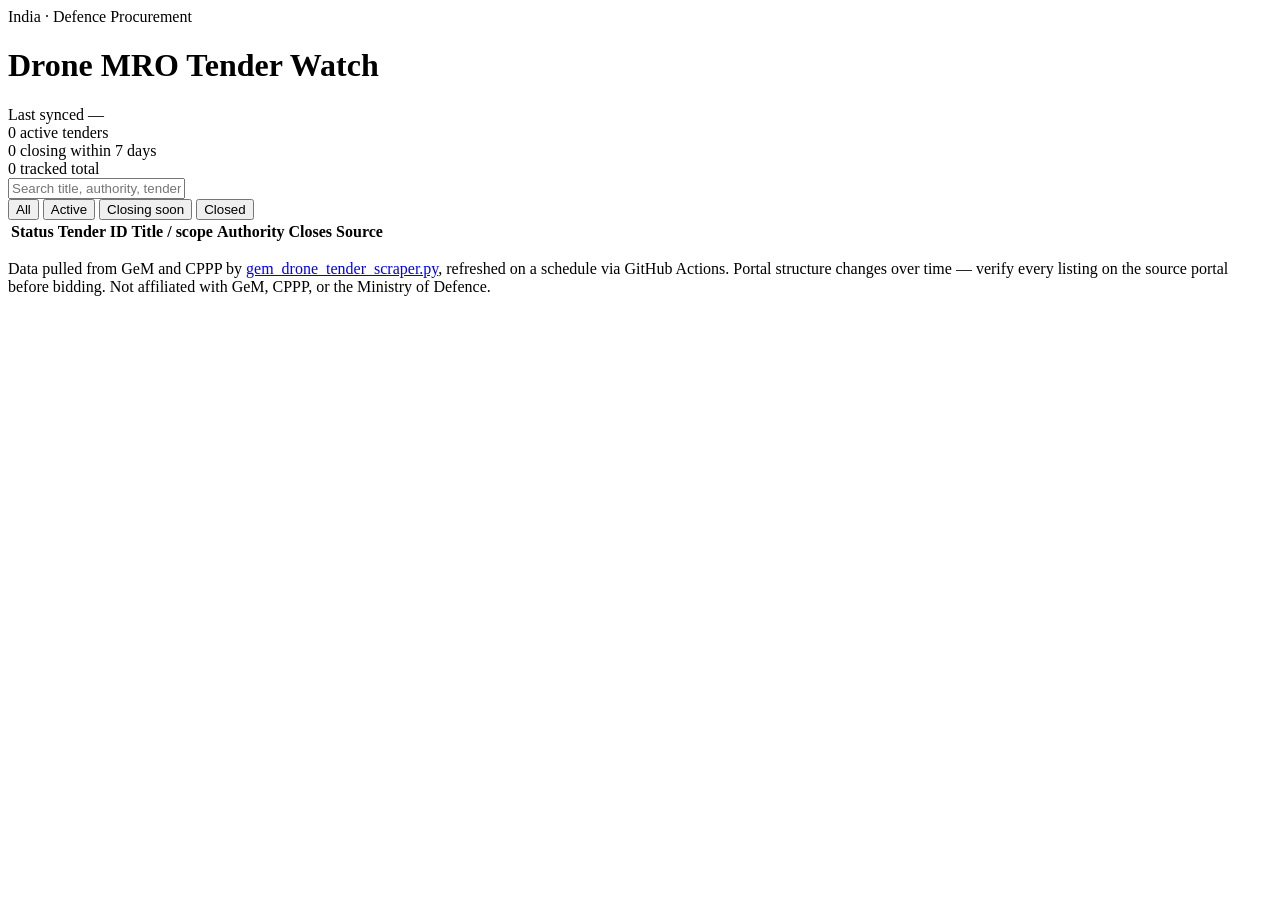
==== index.html @ e0928088 "Add files via upload" ====
<!DOCTYPE html>
<html lang="en">
<head>
<meta charset="UTF-8">
<meta name="viewport" content="width=device-width, initial-scale=1.0">
<title>Drone MRO Tender Watch — India Defence</title>
<meta name="description" content="Tracks active Indian defence drone/UAV maintenance, AMC, and repair tenders from GeM and CPPP.">
<link rel="preconnect" href="https://fonts.googleapis.com">
<link rel="preconnect" href="https://fonts.gstatic.com" crossorigin>
<link href="https://fonts.googleapis.com/css2?family=JetBrains+Mono:wght@400;500;700&family=Public+Sans:wght@400;500;600;700&display=swap" rel="stylesheet">
<link rel="stylesheet" href="assets/style.css">
</head>
<body>

<header class="masthead">
  <div class="masthead__inner">
    <div class="masthead__title">
      <span class="masthead__eyebrow">India · Defence Procurement</span>
      <h1>Drone MRO Tender Watch</h1>
    </div>
    <div class="masthead__sync">
      <span class="masthead__sync-label">Last synced</span>
      <span id="lastUpdated" class="masthead__sync-value">—</span>
    </div>
  </div>
</header>

<section class="counts">
  <div class="counts__inner">
    <div class="count-block count-block--amber">
      <span class="count-block__number" id="countActive">0</span>
      <span class="count-block__label">active tenders</span>
    </div>
    <div class="count-block count-block--coral">
      <span class="count-block__number" id="countClosingSoon">0</span>
      <span class="count-block__label">closing within 7 days</span>
    </div>
    <div class="count-block">
      <span class="count-block__number" id="countTotal">0</span>
      <span class="count-block__label">tracked total</span>
    </div>
  </div>
</section>

<main class="board">
  <div class="board__controls">
    <input type="text" id="searchInput" class="board__search" placeholder="Search title, authority, tender ID…" aria-label="Search tenders">
    <div class="board__filters" role="group" aria-label="Filter by status">
      <button class="filter-btn is-active" data-status="all">All</button>
      <button class="filter-btn" data-status="active">Active</button>
      <button class="filter-btn" data-status="closing-soon">Closing soon</button>
      <button class="filter-btn" data-status="closed">Closed</button>
    </div>
  </div>

  <div class="board__table-wrap">
    <table class="board__table" id="tenderTable">
      <thead>
        <tr>
          <th scope="col">Status</th>
          <th scope="col">Tender ID</th>
          <th scope="col">Title / scope</th>
          <th scope="col">Authority</th>
          <th scope="col">Closes</th>
          <th scope="col">Source</th>
        </tr>
      </thead>
      <tbody id="tenderRows">
        <!-- populated by script.js -->
      </tbody>
    </table>
    <div id="emptyState" class="empty-state" hidden>
      <p class="empty-state__title">No tenders match right now.</p>
      <p class="empty-state__body">Run <code>scripts/gem_drone_tender_scraper.py</code> to pull a fresh sweep from GeM and CPPP, or adjust your filters above.</p>
    </div>
  </div>
</main>

<footer class="site-footer">
  <p>Data pulled from GeM and CPPP by <a href="scripts/gem_drone_tender_scraper.py">gem_drone_tender_scraper.py</a>, refreshed on a schedule via GitHub Actions. Portal structure changes over time — verify every listing on the source portal before bidding. Not affiliated with GeM, CPPP, or the Ministry of Defence.</p>
</footer>

<script src="assets/script.js"></script>
</body>
</html>
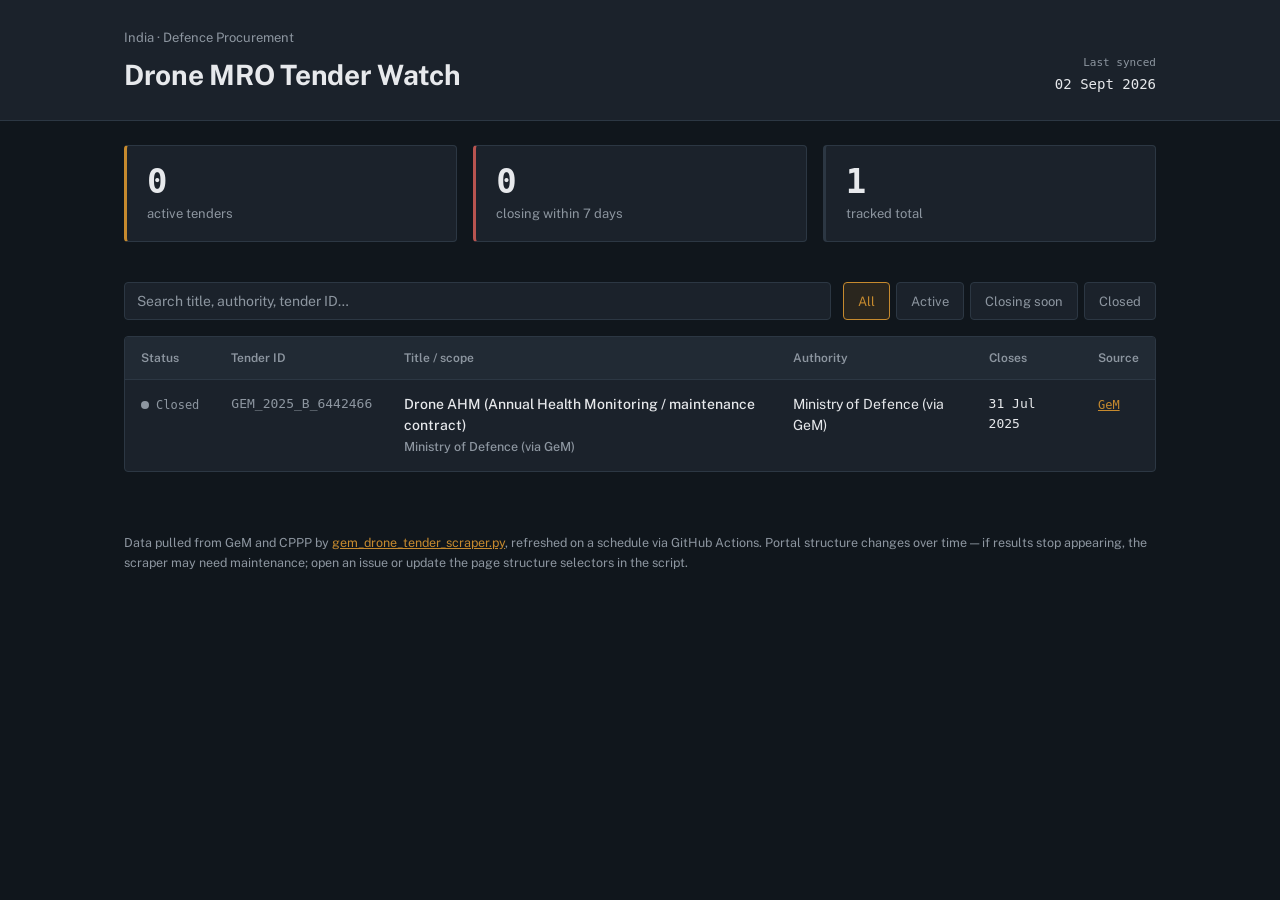
==== commit 187c2898: "Clean and reorganize project structure - separate frontend, backend, and data" ====
--- a/index.html
+++ b/index.html
@@ -77,7 +77,7 @@
 </main>
 
 <footer class="site-footer">
-  <p>Data pulled from GeM and CPPP by <a href="scripts/gem_drone_tender_scraper.py">gem_drone_tender_scraper.py</a>, refreshed on a schedule via GitHub Actions. Portal structure changes over time — verify every listing on the source portal before bidding. Not affiliated with GeM, CPPP, or the Ministry of Defence.</p>
+  <p>Data pulled from GeM and CPPP by <a href="scripts/gem_drone_tender_scraper.py">gem_drone_tender_scraper.py</a>, refreshed on a schedule via GitHub Actions. Portal structure changes over time — if results stop appearing, the scraper may need maintenance; open an issue or update the page structure selectors in the script.</p>
 </footer>
 
 <script src="assets/script.js"></script>
--- a/assets/style.css
+++ b/assets/style.css
@@ -0,0 +1,257 @@
+:root {
+  --bg: #10161C;
+  --panel: #1B222B;
+  --panel-raised: #212A34;
+  --border: #2C3743;
+  --text: #E7E9EC;
+  --text-muted: #8D96A0;
+  --amber: #C68A2E;
+  --amber-soft: rgba(198, 138, 46, 0.14);
+  --teal: #3E8073;
+  --teal-soft: rgba(62, 128, 115, 0.16);
+  --coral: #B85450;
+  --coral-soft: rgba(184, 84, 80, 0.16);
+  --font-body: 'Public Sans', -apple-system, sans-serif;
+  --font-mono: 'JetBrains Mono', ui-monospace, monospace;
+  --radius: 4px;
+}
+
+* { box-sizing: border-box; }
+
+@media (prefers-reduced-motion: reduce) {
+  * { animation: none !important; transition: none !important; }
+}
+
+body {
+  margin: 0;
+  background: var(--bg);
+  color: var(--text);
+  font-family: var(--font-body);
+  line-height: 1.5;
+  -webkit-font-smoothing: antialiased;
+}
+
+a { color: var(--amber); }
+a:focus-visible, button:focus-visible, input:focus-visible {
+  outline: 2px solid var(--amber);
+  outline-offset: 2px;
+}
+
+/* Masthead */
+.masthead {
+  border-bottom: 1px solid var(--border);
+  background: var(--panel);
+}
+.masthead__inner {
+  max-width: 1080px;
+  margin: 0 auto;
+  padding: 28px 24px 24px;
+  display: flex;
+  justify-content: space-between;
+  align-items: flex-end;
+  flex-wrap: wrap;
+  gap: 12px;
+}
+.masthead__eyebrow {
+  display: block;
+  font-size: 13px;
+  color: var(--text-muted);
+  margin-bottom: 6px;
+}
+.masthead h1 {
+  margin: 0;
+  font-size: 28px;
+  font-weight: 700;
+  letter-spacing: -0.01em;
+}
+.masthead__sync {
+  text-align: right;
+  font-family: var(--font-mono);
+}
+.masthead__sync-label {
+  display: block;
+  font-size: 11px;
+  color: var(--text-muted);
+}
+.masthead__sync-value {
+  font-size: 14px;
+  color: var(--text);
+}
+
+/* Counts */
+.counts { background: var(--bg); }
+.counts__inner {
+  max-width: 1080px;
+  margin: 0 auto;
+  padding: 24px 24px 8px;
+  display: grid;
+  grid-template-columns: repeat(3, 1fr);
+  gap: 16px;
+}
+.count-block {
+  background: var(--panel);
+  border: 1px solid var(--border);
+  border-radius: var(--radius);
+  padding: 18px 20px;
+  border-left: 3px solid var(--border);
+}
+.count-block--amber { border-left-color: var(--amber); }
+.count-block--coral { border-left-color: var(--coral); }
+.count-block__number {
+  display: block;
+  font-family: var(--font-mono);
+  font-size: 34px;
+  font-weight: 700;
+  line-height: 1;
+}
+.count-block__label {
+  display: block;
+  margin-top: 6px;
+  font-size: 13px;
+  color: var(--text-muted);
+}
+
+/* Board */
+.board {
+  max-width: 1080px;
+  margin: 0 auto;
+  padding: 16px 24px 48px;
+}
+.board__controls {
+  display: flex;
+  gap: 12px;
+  flex-wrap: wrap;
+  margin: 16px 0;
+}
+.board__search {
+  flex: 1 1 260px;
+  background: var(--panel);
+  border: 1px solid var(--border);
+  border-radius: var(--radius);
+  color: var(--text);
+  padding: 10px 12px;
+  font-family: var(--font-body);
+  font-size: 14px;
+}
+.board__search::placeholder { color: var(--text-muted); }
+.board__filters {
+  display: flex;
+  gap: 6px;
+}
+.filter-btn {
+  background: var(--panel);
+  border: 1px solid var(--border);
+  color: var(--text-muted);
+  border-radius: var(--radius);
+  padding: 9px 14px;
+  font-family: var(--font-body);
+  font-size: 13px;
+  cursor: pointer;
+}
+.filter-btn:hover { color: var(--text); }
+.filter-btn.is-active {
+  background: var(--amber-soft);
+  border-color: var(--amber);
+  color: var(--amber);
+}
+
+.board__table-wrap {
+  background: var(--panel);
+  border: 1px solid var(--border);
+  border-radius: var(--radius);
+  overflow: hidden;
+}
+.board__table {
+  width: 100%;
+  border-collapse: collapse;
+  font-size: 14px;
+}
+.board__table thead th {
+  text-align: left;
+  font-weight: 600;
+  color: var(--text-muted);
+  font-size: 12px;
+  padding: 12px 16px;
+  border-bottom: 1px solid var(--border);
+  background: var(--panel-raised);
+}
+.board__table tbody td {
+  padding: 14px 16px;
+  border-bottom: 1px solid var(--border);
+  vertical-align: top;
+}
+.board__table tbody tr:last-child td { border-bottom: none; }
+.board__table tbody tr:hover { background: var(--panel-raised); }
+
+.status-dot {
+  display: inline-flex;
+  align-items: center;
+  gap: 7px;
+  font-size: 12px;
+  font-family: var(--font-mono);
+}
+.status-dot::before {
+  content: "";
+  width: 8px;
+  height: 8px;
+  border-radius: 50%;
+  background: var(--text-muted);
+}
+.status-dot--active::before { background: var(--teal); }
+.status-dot--active { color: var(--teal); }
+.status-dot--closing-soon::before { background: var(--coral); }
+.status-dot--closing-soon { color: var(--coral); }
+.status-dot--closed::before { background: var(--text-muted); }
+.status-dot--closed { color: var(--text-muted); }
+
+.tender-id { font-family: var(--font-mono); font-size: 13px; color: var(--text-muted); }
+.tender-title { font-weight: 500; }
+.tender-closes { font-family: var(--font-mono); font-size: 13px; }
+.tender-link { font-family: var(--font-mono); font-size: 12px; }
+
+.empty-state {
+  padding: 48px 24px;
+  text-align: center;
+}
+.empty-state__title { font-weight: 600; margin: 0 0 6px; }
+.empty-state__body { color: var(--text-muted); margin: 0; font-size: 14px; }
+.empty-state code {
+  font-family: var(--font-mono);
+  background: var(--panel-raised);
+  padding: 2px 6px;
+  border-radius: 3px;
+}
+
+.site-footer {
+  max-width: 1080px;
+  margin: 0 auto;
+  padding: 0 24px 40px;
+  color: var(--text-muted);
+  font-size: 12.5px;
+  line-height: 1.6;
+}
+
+/* Mobile */
+@media (max-width: 720px) {
+  .counts__inner { grid-template-columns: 1fr; }
+  .board__table thead { display: none; }
+  .board__table, .board__table tbody, .board__table tr, .board__table td {
+    display: block;
+    width: 100%;
+  }
+  .board__table tbody tr {
+    padding: 14px 16px;
+    border-bottom: 1px solid var(--border);
+  }
+  .board__table tbody td {
+    border-bottom: none;
+    padding: 4px 0;
+  }
+  .board__table tbody td::before {
+    content: attr(data-label);
+    display: block;
+    font-size: 11px;
+    color: var(--text-muted);
+    margin-bottom: 2px;
+  }
+}
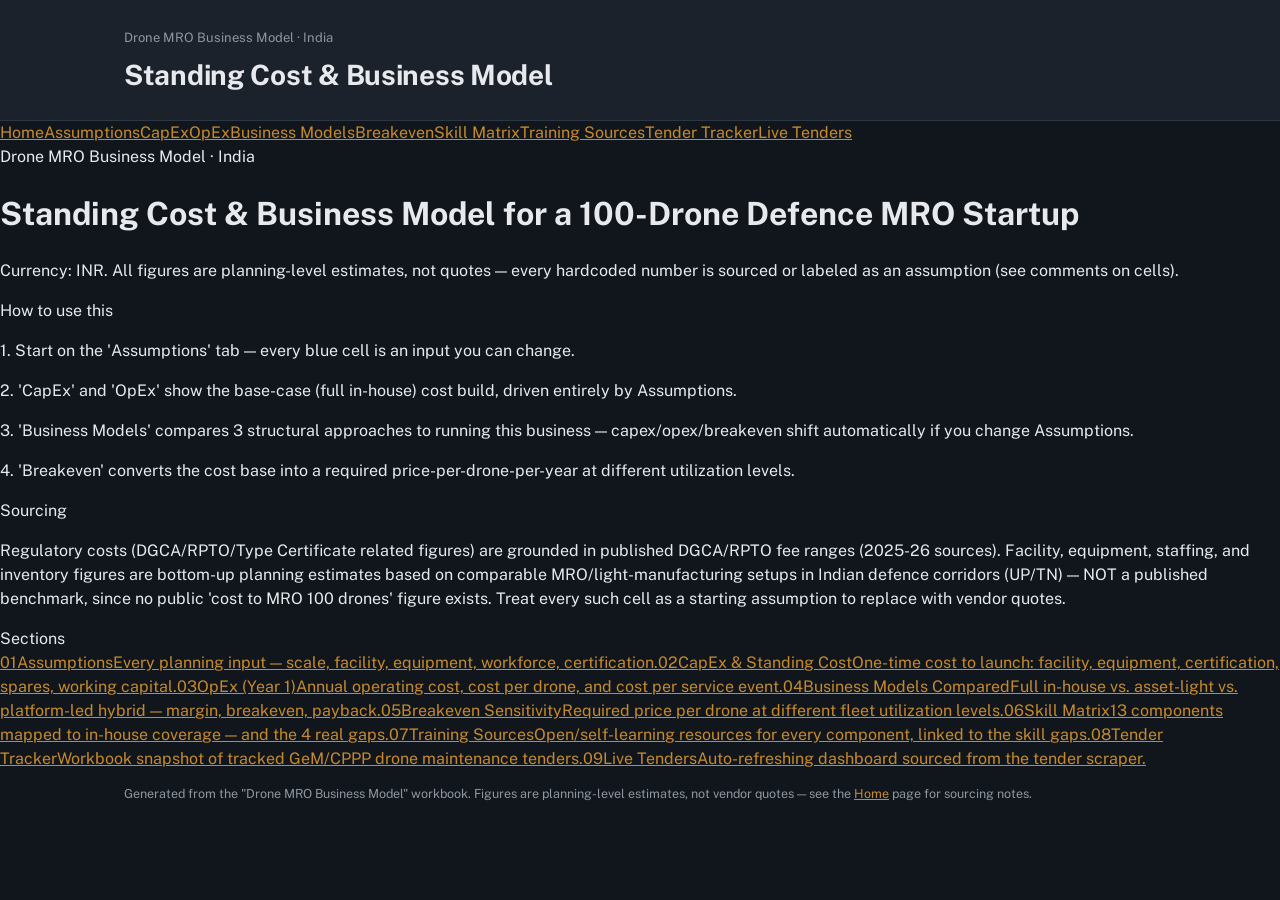
==== commit a05f254a: "Add files via upload" ====
--- a/index.html
+++ b/index.html
@@ -3,83 +3,45 @@
 <head>
 <meta charset="UTF-8">
 <meta name="viewport" content="width=device-width, initial-scale=1.0">
-<title>Drone MRO Tender Watch — India Defence</title>
-<meta name="description" content="Tracks active Indian defence drone/UAV maintenance, AMC, and repair tenders from GeM and CPPP.">
+<title>Home — Drone MRO Business Model</title>
 <link rel="preconnect" href="https://fonts.googleapis.com">
 <link rel="preconnect" href="https://fonts.gstatic.com" crossorigin>
 <link href="https://fonts.googleapis.com/css2?family=JetBrains+Mono:wght@400;500;700&family=Public+Sans:wght@400;500;600;700&display=swap" rel="stylesheet">
 <link rel="stylesheet" href="assets/style.css">
 </head>
 <body>
-
 <header class="masthead">
   <div class="masthead__inner">
     <div class="masthead__title">
-      <span class="masthead__eyebrow">India · Defence Procurement</span>
-      <h1>Drone MRO Tender Watch</h1>
-    </div>
-    <div class="masthead__sync">
-      <span class="masthead__sync-label">Last synced</span>
-      <span id="lastUpdated" class="masthead__sync-value">—</span>
+      <span class="masthead__eyebrow">Drone MRO Business Model · India</span>
+      <h1>Standing Cost &amp; Business Model</h1>
     </div>
   </div>
 </header>
+<nav class="site-nav" aria-label="Site sections">
+  <div class="site-nav__inner">
+    <a href="index.html" class="is-current">Home</a><a href="assumptions.html">Assumptions</a><a href="capex.html">CapEx</a><a href="opex.html">OpEx</a><a href="business-models.html">Business Models</a><a href="breakeven.html">Breakeven</a><a href="skill-matrix.html">Skill Matrix</a><a href="training-sources.html">Training Sources</a><a href="tender-tracker.html">Tender Tracker</a><a href="tenders.html">Live Tenders</a>
+  </div>
+</nav>
+<main class="page">
+<div class="page-hero">
+  <span class="page-hero__eyebrow">Drone MRO Business Model &middot; India</span>
+  <h1>Standing Cost &amp; Business Model for a 100-Drone Defence MRO Startup</h1>
+  <p>Currency: INR. All figures are planning-level estimates, not quotes — every hardcoded number is sourced or labeled as an assumption (see comments on cells).</p>
+</div>
 
-<section class="counts">
-  <div class="counts__inner">
-    <div class="count-block count-block--amber">
-      <span class="count-block__number" id="countActive">0</span>
-      <span class="count-block__label">active tenders</span>
-    </div>
-    <div class="count-block count-block--coral">
-      <span class="count-block__number" id="countClosingSoon">0</span>
-      <span class="count-block__label">closing within 7 days</span>
-    </div>
-    <div class="count-block">
-      <span class="count-block__number" id="countTotal">0</span>
-      <span class="count-block__label">tracked total</span>
-    </div>
-  </div>
-</section>
+<div class="section-heading">How to use this</div>
+<div class="callout"><p>1. Start on the 'Assumptions' tab — every blue cell is an input you can change.</p><p>2. 'CapEx' and 'OpEx' show the base-case (full in-house) cost build, driven entirely by Assumptions.</p><p>3. 'Business Models' compares 3 structural approaches to running this business — capex/opex/breakeven shift automatically if you change Assumptions.</p><p>4. 'Breakeven' converts the cost base into a required price-per-drone-per-year at different utilization levels.</p></div>
 
-<main class="board">
-  <div class="board__controls">
-    <input type="text" id="searchInput" class="board__search" placeholder="Search title, authority, tender ID…" aria-label="Search tenders">
-    <div class="board__filters" role="group" aria-label="Filter by status">
-      <button class="filter-btn is-active" data-status="all">All</button>
-      <button class="filter-btn" data-status="active">Active</button>
-      <button class="filter-btn" data-status="closing-soon">Closing soon</button>
-      <button class="filter-btn" data-status="closed">Closed</button>
-    </div>
-  </div>
+<div class="section-heading">Sourcing</div>
+<div class="callout"><p>Regulatory costs (DGCA/RPTO/Type Certificate related figures) are grounded in published DGCA/RPTO fee ranges (2025-26 sources). Facility, equipment, staffing, and inventory figures are bottom-up planning estimates based on comparable MRO/light-manufacturing setups in Indian defence corridors (UP/TN) — NOT a published benchmark, since no public 'cost to MRO 100 drones' figure exists. Treat every such cell as a starting assumption to replace with vendor quotes.</p></div>
 
-  <div class="board__table-wrap">
-    <table class="board__table" id="tenderTable">
-      <thead>
-        <tr>
-          <th scope="col">Status</th>
-          <th scope="col">Tender ID</th>
-          <th scope="col">Title / scope</th>
-          <th scope="col">Authority</th>
-          <th scope="col">Closes</th>
-          <th scope="col">Source</th>
-        </tr>
-      </thead>
-      <tbody id="tenderRows">
-        <!-- populated by script.js -->
-      </tbody>
-    </table>
-    <div id="emptyState" class="empty-state" hidden>
-      <p class="empty-state__title">No tenders match right now.</p>
-      <p class="empty-state__body">Run <code>scripts/gem_drone_tender_scraper.py</code> to pull a fresh sweep from GeM and CPPP, or adjust your filters above.</p>
-    </div>
-  </div>
+<div class="section-heading">Sections</div>
+<div class="card-grid"><a class="nav-card" href="assumptions.html"><span class="nav-card__label">01</span><span class="nav-card__title">Assumptions</span><span class="nav-card__desc">Every planning input &mdash; scale, facility, equipment, workforce, certification.</span></a><a class="nav-card" href="capex.html"><span class="nav-card__label">02</span><span class="nav-card__title">CapEx & Standing Cost</span><span class="nav-card__desc">One-time cost to launch: facility, equipment, certification, spares, working capital.</span></a><a class="nav-card" href="opex.html"><span class="nav-card__label">03</span><span class="nav-card__title">OpEx (Year 1)</span><span class="nav-card__desc">Annual operating cost, cost per drone, and cost per service event.</span></a><a class="nav-card" href="business-models.html"><span class="nav-card__label">04</span><span class="nav-card__title">Business Models Compared</span><span class="nav-card__desc">Full in-house vs. asset-light vs. platform-led hybrid &mdash; margin, breakeven, payback.</span></a><a class="nav-card" href="breakeven.html"><span class="nav-card__label">05</span><span class="nav-card__title">Breakeven Sensitivity</span><span class="nav-card__desc">Required price per drone at different fleet utilization levels.</span></a><a class="nav-card" href="skill-matrix.html"><span class="nav-card__label">06</span><span class="nav-card__title">Skill Matrix</span><span class="nav-card__desc">13 components mapped to in-house coverage &mdash; and the 4 real gaps.</span></a><a class="nav-card" href="training-sources.html"><span class="nav-card__label">07</span><span class="nav-card__title">Training Sources</span><span class="nav-card__desc">Open/self-learning resources for every component, linked to the skill gaps.</span></a><a class="nav-card" href="tender-tracker.html"><span class="nav-card__label">08</span><span class="nav-card__title">Tender Tracker</span><span class="nav-card__desc">Workbook snapshot of tracked GeM/CPPP drone maintenance tenders.</span></a><a class="nav-card" href="tenders.html"><span class="nav-card__label">09</span><span class="nav-card__title">Live Tenders</span><span class="nav-card__desc">Auto-refreshing dashboard sourced from the tender scraper.</span></a></div>
+
 </main>
-
 <footer class="site-footer">
-  <p>Data pulled from GeM and CPPP by <a href="scripts/gem_drone_tender_scraper.py">gem_drone_tender_scraper.py</a>, refreshed on a schedule via GitHub Actions. Portal structure changes over time — if results stop appearing, the scraper may need maintenance; open an issue or update the page structure selectors in the script.</p>
+  <p>Generated from the "Drone MRO Business Model" workbook. Figures are planning-level estimates, not vendor quotes &mdash; see the <a href="index.html">Home</a> page for sourcing notes.</p>
 </footer>
-
-<script src="assets/script.js"></script>
 </body>
 </html>
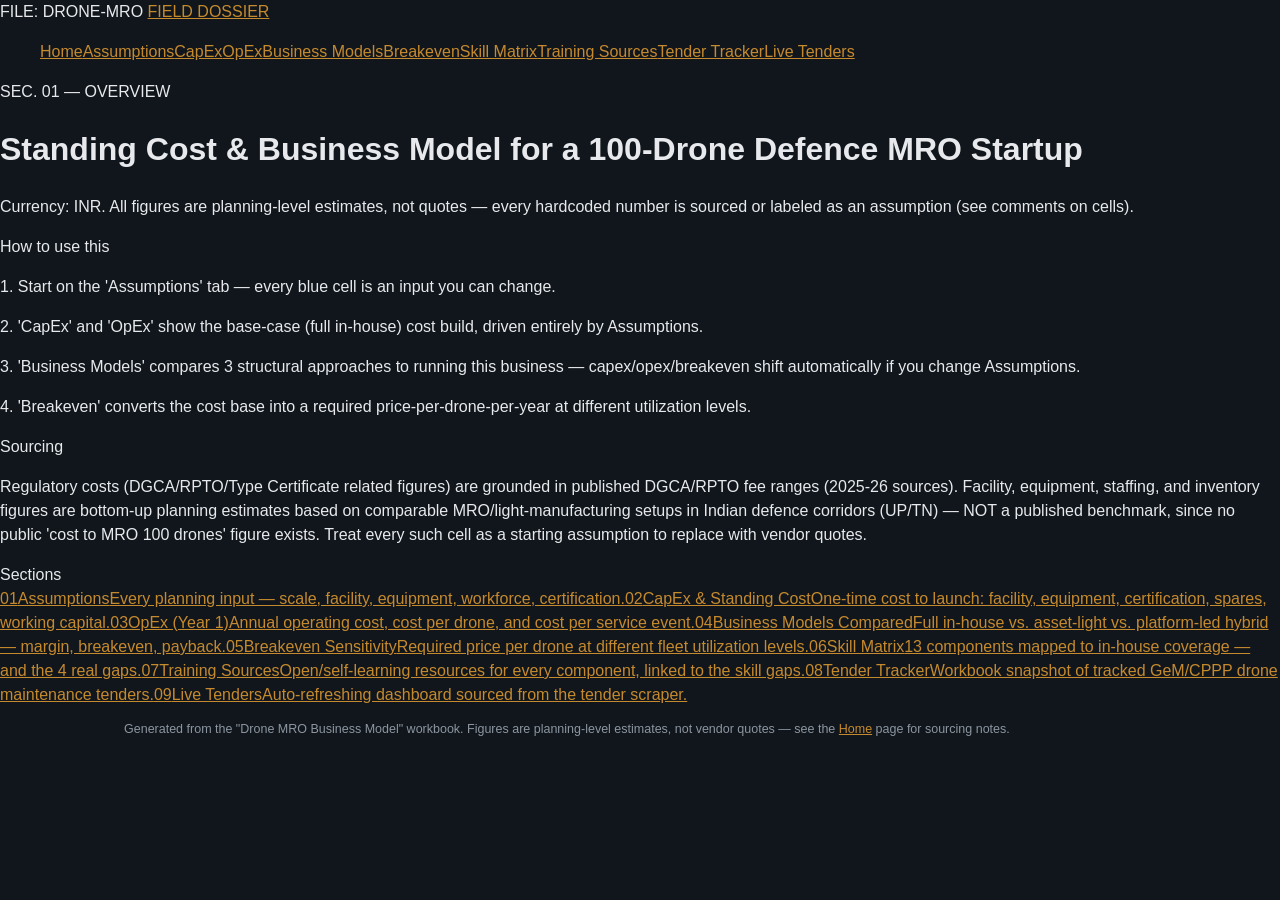
==== commit bd6bad48: "Add files via upload" ====
--- a/index.html
+++ b/index.html
@@ -3,29 +3,27 @@
 <head>
 <meta charset="UTF-8">
 <meta name="viewport" content="width=device-width, initial-scale=1.0">
-<title>Home — Drone MRO Business Model</title>
+<title>Home — Drone MRO Field Dossier</title>
 <link rel="preconnect" href="https://fonts.googleapis.com">
 <link rel="preconnect" href="https://fonts.gstatic.com" crossorigin>
-<link href="https://fonts.googleapis.com/css2?family=JetBrains+Mono:wght@400;500;700&family=Public+Sans:wght@400;500;600;700&display=swap" rel="stylesheet">
+<link href="https://fonts.googleapis.com/css2?family=Space+Mono:wght@400;700&family=Source+Serif+4:wght@400;500;600;700&display=swap" rel="stylesheet">
 <link rel="stylesheet" href="assets/style.css">
 </head>
 <body>
-<header class="masthead">
-  <div class="masthead__inner">
-    <div class="masthead__title">
-      <span class="masthead__eyebrow">Drone MRO Business Model · India</span>
-      <h1>Standing Cost &amp; Business Model</h1>
-    </div>
+<div class="shell">
+<aside class="sidebar">
+  <div class="brand">
+    <span class="brand__eyebrow">FILE: DRONE-MRO</span>
+    <a href="index.html" class="brand__name">FIELD DOSSIER</a>
   </div>
-</header>
-<nav class="site-nav" aria-label="Site sections">
-  <div class="site-nav__inner">
+  <ul class="navlist">
     <a href="index.html" class="is-current">Home</a><a href="assumptions.html">Assumptions</a><a href="capex.html">CapEx</a><a href="opex.html">OpEx</a><a href="business-models.html">Business Models</a><a href="breakeven.html">Breakeven</a><a href="skill-matrix.html">Skill Matrix</a><a href="training-sources.html">Training Sources</a><a href="tender-tracker.html">Tender Tracker</a><a href="tenders.html">Live Tenders</a>
-  </div>
-</nav>
-<main class="page">
+  </ul>
+</aside>
+  <div class="main-wrap">
+    <main class="page">
 <div class="page-hero">
-  <span class="page-hero__eyebrow">Drone MRO Business Model &middot; India</span>
+  <span class="page-hero__eyebrow">SEC. 01 &mdash; OVERVIEW</span>
   <h1>Standing Cost &amp; Business Model for a 100-Drone Defence MRO Startup</h1>
   <p>Currency: INR. All figures are planning-level estimates, not quotes — every hardcoded number is sourced or labeled as an assumption (see comments on cells).</p>
 </div>
@@ -39,9 +37,11 @@
 <div class="section-heading">Sections</div>
 <div class="card-grid"><a class="nav-card" href="assumptions.html"><span class="nav-card__label">01</span><span class="nav-card__title">Assumptions</span><span class="nav-card__desc">Every planning input &mdash; scale, facility, equipment, workforce, certification.</span></a><a class="nav-card" href="capex.html"><span class="nav-card__label">02</span><span class="nav-card__title">CapEx & Standing Cost</span><span class="nav-card__desc">One-time cost to launch: facility, equipment, certification, spares, working capital.</span></a><a class="nav-card" href="opex.html"><span class="nav-card__label">03</span><span class="nav-card__title">OpEx (Year 1)</span><span class="nav-card__desc">Annual operating cost, cost per drone, and cost per service event.</span></a><a class="nav-card" href="business-models.html"><span class="nav-card__label">04</span><span class="nav-card__title">Business Models Compared</span><span class="nav-card__desc">Full in-house vs. asset-light vs. platform-led hybrid &mdash; margin, breakeven, payback.</span></a><a class="nav-card" href="breakeven.html"><span class="nav-card__label">05</span><span class="nav-card__title">Breakeven Sensitivity</span><span class="nav-card__desc">Required price per drone at different fleet utilization levels.</span></a><a class="nav-card" href="skill-matrix.html"><span class="nav-card__label">06</span><span class="nav-card__title">Skill Matrix</span><span class="nav-card__desc">13 components mapped to in-house coverage &mdash; and the 4 real gaps.</span></a><a class="nav-card" href="training-sources.html"><span class="nav-card__label">07</span><span class="nav-card__title">Training Sources</span><span class="nav-card__desc">Open/self-learning resources for every component, linked to the skill gaps.</span></a><a class="nav-card" href="tender-tracker.html"><span class="nav-card__label">08</span><span class="nav-card__title">Tender Tracker</span><span class="nav-card__desc">Workbook snapshot of tracked GeM/CPPP drone maintenance tenders.</span></a><a class="nav-card" href="tenders.html"><span class="nav-card__label">09</span><span class="nav-card__title">Live Tenders</span><span class="nav-card__desc">Auto-refreshing dashboard sourced from the tender scraper.</span></a></div>
 
-</main>
-<footer class="site-footer">
+    </main>
+    <footer class="site-footer">
   <p>Generated from the "Drone MRO Business Model" workbook. Figures are planning-level estimates, not vendor quotes &mdash; see the <a href="index.html">Home</a> page for sourcing notes.</p>
 </footer>
+  </div>
+</div>
 </body>
 </html>
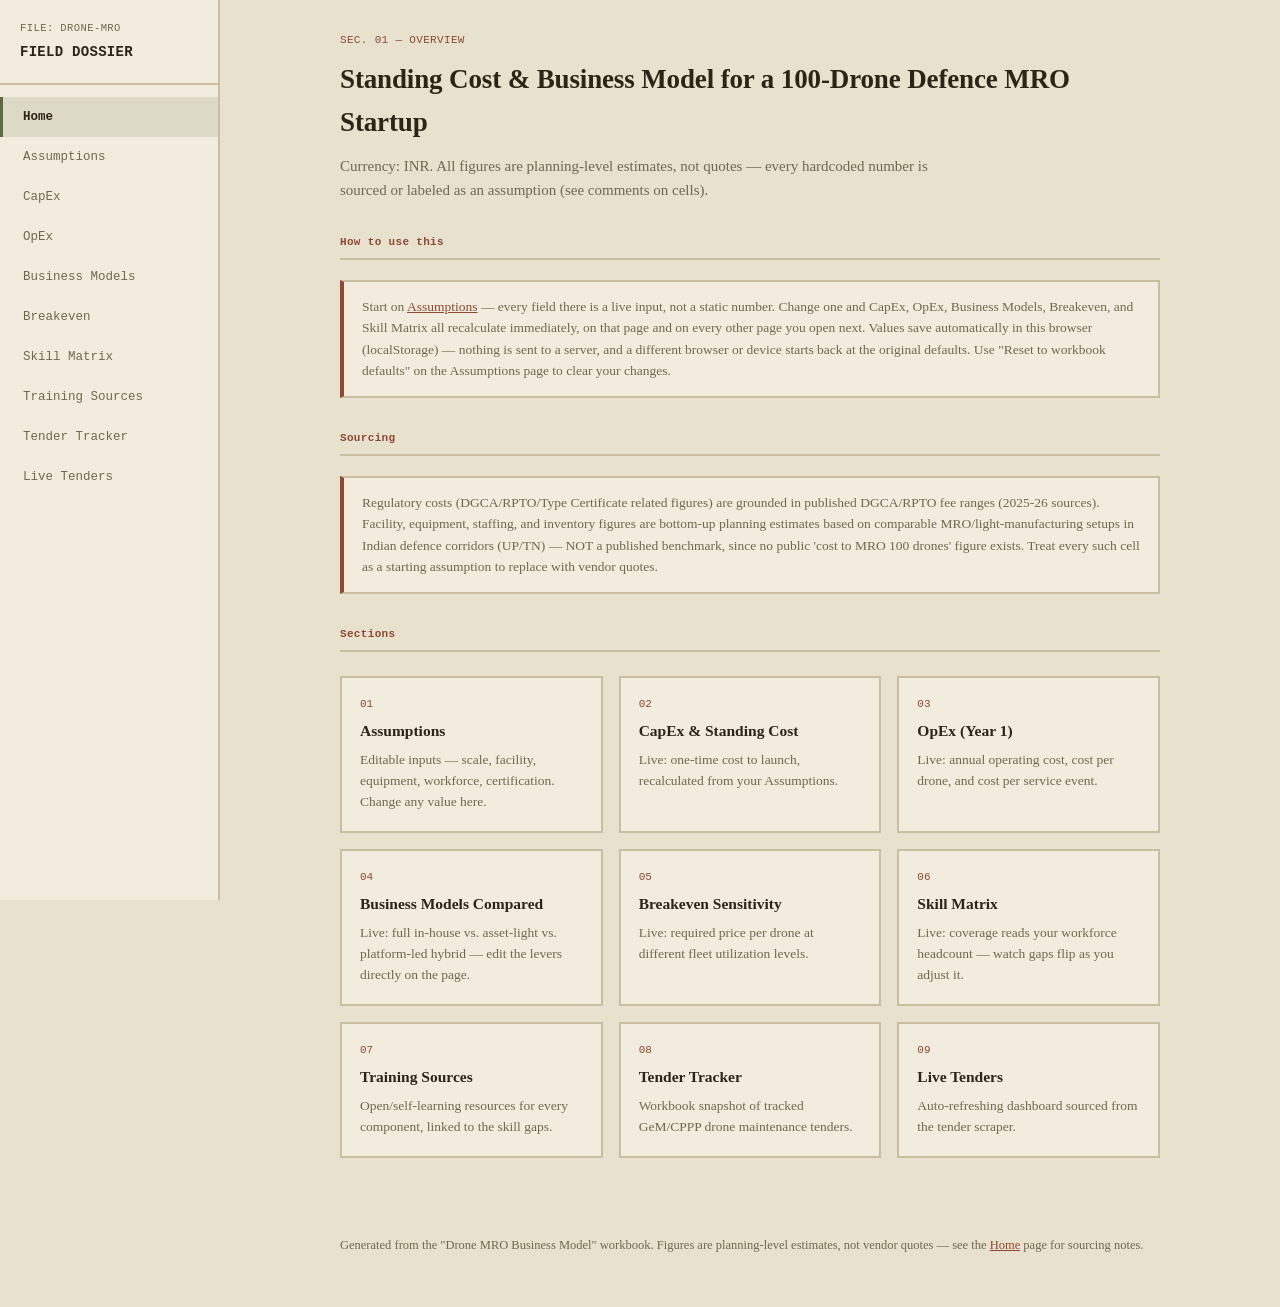
==== commit 1f567988: "Add files via upload" ====
--- a/index.html
+++ b/index.html
@@ -29,13 +29,13 @@
 </div>
 
 <div class="section-heading">How to use this</div>
-<div class="callout"><p>1. Start on the 'Assumptions' tab — every blue cell is an input you can change.</p><p>2. 'CapEx' and 'OpEx' show the base-case (full in-house) cost build, driven entirely by Assumptions.</p><p>3. 'Business Models' compares 3 structural approaches to running this business — capex/opex/breakeven shift automatically if you change Assumptions.</p><p>4. 'Breakeven' converts the cost base into a required price-per-drone-per-year at different utilization levels.</p></div>
+<div class="callout"><p>Start on <a href="assumptions.html">Assumptions</a> &mdash; every field there is a live input, not a static number. Change one and CapEx, OpEx, Business Models, Breakeven, and Skill Matrix all recalculate immediately, on that page and on every other page you open next. Values save automatically in this browser (localStorage) &mdash; nothing is sent to a server, and a different browser or device starts back at the original defaults. Use "Reset to workbook defaults" on the Assumptions page to clear your changes.</p></div>
 
 <div class="section-heading">Sourcing</div>
 <div class="callout"><p>Regulatory costs (DGCA/RPTO/Type Certificate related figures) are grounded in published DGCA/RPTO fee ranges (2025-26 sources). Facility, equipment, staffing, and inventory figures are bottom-up planning estimates based on comparable MRO/light-manufacturing setups in Indian defence corridors (UP/TN) — NOT a published benchmark, since no public 'cost to MRO 100 drones' figure exists. Treat every such cell as a starting assumption to replace with vendor quotes.</p></div>
 
 <div class="section-heading">Sections</div>
-<div class="card-grid"><a class="nav-card" href="assumptions.html"><span class="nav-card__label">01</span><span class="nav-card__title">Assumptions</span><span class="nav-card__desc">Every planning input &mdash; scale, facility, equipment, workforce, certification.</span></a><a class="nav-card" href="capex.html"><span class="nav-card__label">02</span><span class="nav-card__title">CapEx & Standing Cost</span><span class="nav-card__desc">One-time cost to launch: facility, equipment, certification, spares, working capital.</span></a><a class="nav-card" href="opex.html"><span class="nav-card__label">03</span><span class="nav-card__title">OpEx (Year 1)</span><span class="nav-card__desc">Annual operating cost, cost per drone, and cost per service event.</span></a><a class="nav-card" href="business-models.html"><span class="nav-card__label">04</span><span class="nav-card__title">Business Models Compared</span><span class="nav-card__desc">Full in-house vs. asset-light vs. platform-led hybrid &mdash; margin, breakeven, payback.</span></a><a class="nav-card" href="breakeven.html"><span class="nav-card__label">05</span><span class="nav-card__title">Breakeven Sensitivity</span><span class="nav-card__desc">Required price per drone at different fleet utilization levels.</span></a><a class="nav-card" href="skill-matrix.html"><span class="nav-card__label">06</span><span class="nav-card__title">Skill Matrix</span><span class="nav-card__desc">13 components mapped to in-house coverage &mdash; and the 4 real gaps.</span></a><a class="nav-card" href="training-sources.html"><span class="nav-card__label">07</span><span class="nav-card__title">Training Sources</span><span class="nav-card__desc">Open/self-learning resources for every component, linked to the skill gaps.</span></a><a class="nav-card" href="tender-tracker.html"><span class="nav-card__label">08</span><span class="nav-card__title">Tender Tracker</span><span class="nav-card__desc">Workbook snapshot of tracked GeM/CPPP drone maintenance tenders.</span></a><a class="nav-card" href="tenders.html"><span class="nav-card__label">09</span><span class="nav-card__title">Live Tenders</span><span class="nav-card__desc">Auto-refreshing dashboard sourced from the tender scraper.</span></a></div>
+<div class="card-grid"><a class="nav-card" href="assumptions.html"><span class="nav-card__label">01</span><span class="nav-card__title">Assumptions</span><span class="nav-card__desc">Editable inputs &mdash; scale, facility, equipment, workforce, certification. Change any value here.</span></a><a class="nav-card" href="capex.html"><span class="nav-card__label">02</span><span class="nav-card__title">CapEx & Standing Cost</span><span class="nav-card__desc">Live: one-time cost to launch, recalculated from your Assumptions.</span></a><a class="nav-card" href="opex.html"><span class="nav-card__label">03</span><span class="nav-card__title">OpEx (Year 1)</span><span class="nav-card__desc">Live: annual operating cost, cost per drone, and cost per service event.</span></a><a class="nav-card" href="business-models.html"><span class="nav-card__label">04</span><span class="nav-card__title">Business Models Compared</span><span class="nav-card__desc">Live: full in-house vs. asset-light vs. platform-led hybrid &mdash; edit the levers directly on the page.</span></a><a class="nav-card" href="breakeven.html"><span class="nav-card__label">05</span><span class="nav-card__title">Breakeven Sensitivity</span><span class="nav-card__desc">Live: required price per drone at different fleet utilization levels.</span></a><a class="nav-card" href="skill-matrix.html"><span class="nav-card__label">06</span><span class="nav-card__title">Skill Matrix</span><span class="nav-card__desc">Live: coverage reads your workforce headcount &mdash; watch gaps flip as you adjust it.</span></a><a class="nav-card" href="training-sources.html"><span class="nav-card__label">07</span><span class="nav-card__title">Training Sources</span><span class="nav-card__desc">Open/self-learning resources for every component, linked to the skill gaps.</span></a><a class="nav-card" href="tender-tracker.html"><span class="nav-card__label">08</span><span class="nav-card__title">Tender Tracker</span><span class="nav-card__desc">Workbook snapshot of tracked GeM/CPPP drone maintenance tenders.</span></a><a class="nav-card" href="tenders.html"><span class="nav-card__label">09</span><span class="nav-card__title">Live Tenders</span><span class="nav-card__desc">Auto-refreshing dashboard sourced from the tender scraper.</span></a></div>
 
     </main>
     <footer class="site-footer">
--- a/assets/style.css
+++ b/assets/style.css
@@ -1,19 +1,18 @@
 :root {
-  --bg: #10161C;
-  --panel: #1B222B;
-  --panel-raised: #212A34;
-  --border: #2C3743;
-  --text: #E7E9EC;
-  --text-muted: #8D96A0;
-  --amber: #C68A2E;
-  --amber-soft: rgba(198, 138, 46, 0.14);
-  --teal: #3E8073;
-  --teal-soft: rgba(62, 128, 115, 0.16);
-  --coral: #B85450;
-  --coral-soft: rgba(184, 84, 80, 0.16);
-  --font-body: 'Public Sans', -apple-system, sans-serif;
-  --font-mono: 'JetBrains Mono', ui-monospace, monospace;
-  --radius: 4px;
+  --bg: #E8E1CE;
+  --panel: #F1ECDD;
+  --panel-raised: #DAD2B4;
+  --border: #C9BE9F;
+  --text: #2B2517;
+  --text-muted: #71684E;
+  --olive: #5C6B3E;
+  --olive-soft: rgba(92, 107, 62, 0.14);
+  --brick: #8C4A32;
+  --brick-soft: rgba(140, 74, 50, 0.14);
+  --font-body: 'Source Serif 4', Georgia, serif;
+  --font-mono: 'Space Mono', ui-monospace, monospace;
+  --radius: 2px;
+  --sidebar-w: 220px;
 }
 
 * { box-sizing: border-box; }
@@ -27,231 +26,362 @@
   background: var(--bg);
   color: var(--text);
   font-family: var(--font-body);
-  line-height: 1.5;
+  line-height: 1.6;
   -webkit-font-smoothing: antialiased;
 }
 
-a { color: var(--amber); }
+a { color: var(--brick); }
 a:focus-visible, button:focus-visible, input:focus-visible {
-  outline: 2px solid var(--amber);
+  outline: 2px solid var(--olive);
   outline-offset: 2px;
 }
 
-/* Masthead */
-.masthead {
+.shell {
+  display: flex;
+  min-height: 100vh;
+  align-items: flex-start;
+}
+
+.sidebar {
+  width: var(--sidebar-w);
+  flex-shrink: 0;
+  background: var(--panel);
+  border-right: 2px solid var(--border);
+  padding: 20px 0;
+  position: sticky;
+  top: 0;
+  height: 100vh;
+  overflow-y: auto;
+}
+.brand {
+  padding: 0 20px 20px;
+  border-bottom: 2px solid var(--border);
+  margin-bottom: 12px;
+}
+.brand__eyebrow {
+  display: block;
+  font-family: var(--font-mono);
+  font-size: 10.5px;
+  color: var(--text-muted);
+  letter-spacing: 0.04em;
+  margin-bottom: 4px;
+}
+.brand__name {
+  font-family: var(--font-mono);
+  font-weight: 700;
+  font-size: 14px;
+  letter-spacing: 0.02em;
+  color: var(--text);
+  text-decoration: none;
+  display: block;
+}
+.navlist {
+  list-style: none;
+  margin: 0;
+  padding: 0;
+  font-family: var(--font-mono);
+}
+.navlist a {
+  display: block;
+  padding: 10px 20px;
+  font-size: 12.5px;
+  color: var(--text-muted);
+  text-decoration: none;
+  border-left: 3px solid transparent;
+}
+.navlist a:hover { color: var(--text); }
+.navlist a.is-current {
+  color: var(--text);
+  background: var(--olive-soft);
+  border-left-color: var(--olive);
+  font-weight: 700;
+}
+
+.main-wrap { flex: 1; min-width: 0; }
+
+.page {
+  max-width: 900px;
+  margin: 0 auto;
+  padding: 32px 40px 24px;
+}
+.page-hero__eyebrow {
+  display: block;
+  font-family: var(--font-mono);
+  font-size: 11px;
+  color: var(--brick);
+  letter-spacing: 0.03em;
+  margin-bottom: 8px;
+}
+.page-hero h1 {
+  margin: 0 0 10px;
+  font-size: 27px;
+  font-weight: 700;
+  letter-spacing: -0.005em;
+  color: var(--text);
+}
+.page-hero p {
+  margin: 0;
+  color: var(--text-muted);
+  max-width: 620px;
+  font-size: 15px;
+}
+
+.metric-strip {
+  display: grid;
+  grid-template-columns: repeat(auto-fit, minmax(180px, 1fr));
+  gap: 16px;
+  margin: 24px 0;
+}
+.metric {
+  background: var(--panel);
+  border: 2px solid var(--border);
+  border-left: 4px solid var(--olive);
+  border-radius: 0;
+  padding: 16px 18px;
+}
+.metric--teal, .metric--coral { border-left-color: var(--brick); }
+.metric__value {
+  display: block;
+  font-family: var(--font-mono);
+  font-size: 24px;
+  font-weight: 700;
+  color: var(--text);
+}
+.metric__label {
+  display: block;
+  margin-top: 4px;
+  font-family: var(--font-mono);
+  font-size: 10.5px;
+  color: var(--text-muted);
+  letter-spacing: 0.02em;
+}
+
+.section-heading {
+  font-family: var(--font-mono);
+  font-size: 11px;
+  font-weight: 700;
+  color: var(--brick);
+  letter-spacing: 0.03em;
+  margin: 32px 0 10px;
+  padding-bottom: 6px;
+  border-bottom: 2px solid var(--border);
+}
+.section-heading:first-of-type { margin-top: 8px; }
+
+.data-table-wrap {
+  background: var(--panel);
+  border: 2px solid var(--border);
+  border-radius: 0;
+  overflow-x: auto;
+  margin-bottom: 8px;
+}
+table.data-table {
+  width: 100%;
+  border-collapse: collapse;
+  font-size: 13.5px;
+}
+table.data-table th {
+  text-align: left;
+  font-weight: 700;
+  color: var(--text);
+  font-family: var(--font-mono);
+  font-size: 10.5px;
+  letter-spacing: 0.02em;
+  padding: 10px 14px;
+  border-bottom: 2px solid var(--border);
+  background: var(--panel-raised);
+  white-space: nowrap;
+}
+table.data-table td {
+  padding: 11px 14px;
   border-bottom: 1px solid var(--border);
-  background: var(--panel);
-}
-.masthead__inner {
-  max-width: 1080px;
-  margin: 0 auto;
-  padding: 28px 24px 24px;
-  display: flex;
-  justify-content: space-between;
-  align-items: flex-end;
-  flex-wrap: wrap;
-  gap: 12px;
-}
-.masthead__eyebrow {
-  display: block;
-  font-size: 13px;
-  color: var(--text-muted);
+  vertical-align: top;
+}
+table.data-table tbody tr:last-child td { border-bottom: none; }
+table.data-table tr.is-subtotal td { font-weight: 700; background: var(--panel-raised); }
+table.data-table td.num, table.data-table th.num {
+  font-family: var(--font-mono);
+  text-align: right;
+  white-space: nowrap;
+}
+table.data-table td.note { color: var(--text-muted); font-size: 12.5px; }
+
+.badge {
+  display: inline-block;
+  font-family: var(--font-mono);
+  font-size: 11px;
+  font-weight: 700;
+  letter-spacing: 0.02em;
+  padding: 2px 8px;
+  border-radius: 0;
+}
+.badge--covered { background: var(--olive-soft); color: var(--olive); }
+.badge--gap { background: var(--brick-soft); color: var(--brick); }
+
+.callout {
+  background: var(--panel);
+  border: 2px solid var(--border);
+  border-left: 4px solid var(--brick);
+  border-radius: 0;
+  padding: 14px 18px;
+  margin: 20px 0;
+  font-size: 13.5px;
+  color: var(--text-muted);
+}
+.callout p { margin: 0 0 8px; }
+.callout p:last-child { margin-bottom: 0; }
+.callout code {
+  font-family: var(--font-mono);
+  background: var(--panel-raised);
+  padding: 1px 5px;
+  color: var(--text);
+}
+
+.card-grid {
+  display: grid;
+  grid-template-columns: repeat(auto-fit, minmax(220px, 1fr));
+  gap: 16px;
+  margin: 24px 0;
+}
+.nav-card {
+  display: block;
+  background: var(--panel);
+  border: 2px solid var(--border);
+  border-radius: 0;
+  padding: 18px;
+  text-decoration: none;
+  color: var(--text);
+}
+.nav-card:hover { border-color: var(--olive); }
+.nav-card__label {
+  display: block;
+  font-family: var(--font-mono);
+  font-size: 11px;
+  color: var(--brick);
   margin-bottom: 6px;
 }
-.masthead h1 {
-  margin: 0;
-  font-size: 28px;
-  font-weight: 700;
-  letter-spacing: -0.01em;
-}
-.masthead__sync {
-  text-align: right;
-  font-family: var(--font-mono);
-}
-.masthead__sync-label {
-  display: block;
-  font-size: 11px;
-  color: var(--text-muted);
-}
-.masthead__sync-value {
-  font-size: 14px;
-  color: var(--text);
-}
-
-/* Counts */
-.counts { background: var(--bg); }
+.nav-card__title { display: block; font-weight: 700; font-size: 15.5px; margin-bottom: 6px; }
+.nav-card__desc {
+  display: block;
+  font-family: var(--font-body);
+  font-size: 13.5px;
+  color: var(--text-muted);
+  line-height: 1.55;
+}
+
+.model-columns {
+  display: grid;
+  grid-template-columns: repeat(auto-fit, minmax(240px, 1fr));
+  gap: 16px;
+  margin: 16px 0 32px;
+}
+.model-col { background: var(--panel); border: 2px solid var(--border); border-radius: 0; padding: 16px 18px; }
+.model-col h3 { margin: 0 0 10px; font-size: 14px; font-family: var(--font-mono); color: var(--text); }
+.model-col dl { margin: 0; }
+.model-col dt { font-family: var(--font-mono); font-size: 10.5px; color: var(--text-muted); margin-top: 10px; letter-spacing: 0.02em; }
+.model-col dt:first-child { margin-top: 0; }
+.model-col dd { margin: 2px 0 0; font-size: 13.5px; line-height: 1.55; }
+
 .counts__inner {
-  max-width: 1080px;
-  margin: 0 auto;
-  padding: 24px 24px 8px;
   display: grid;
   grid-template-columns: repeat(3, 1fr);
   gap: 16px;
-}
-.count-block {
-  background: var(--panel);
-  border: 1px solid var(--border);
-  border-radius: var(--radius);
-  padding: 18px 20px;
-  border-left: 3px solid var(--border);
-}
-.count-block--amber { border-left-color: var(--amber); }
-.count-block--coral { border-left-color: var(--coral); }
-.count-block__number {
-  display: block;
-  font-family: var(--font-mono);
-  font-size: 34px;
-  font-weight: 700;
-  line-height: 1;
-}
-.count-block__label {
-  display: block;
-  margin-top: 6px;
-  font-size: 13px;
-  color: var(--text-muted);
-}
-
-/* Board */
-.board {
-  max-width: 1080px;
-  margin: 0 auto;
-  padding: 16px 24px 48px;
-}
-.board__controls {
-  display: flex;
-  gap: 12px;
-  flex-wrap: wrap;
-  margin: 16px 0;
-}
+  margin: 24px 0;
+}
+.count-block { background: var(--panel); border: 2px solid var(--border); border-left: 4px solid var(--olive); border-radius: 0; padding: 16px 18px; }
+.count-block--amber, .count-block--coral { border-left-color: var(--brick); }
+.count-block__number { display: block; font-family: var(--font-mono); font-size: 30px; font-weight: 700; line-height: 1; color: var(--text); }
+.count-block__label { display: block; margin-top: 6px; font-family: var(--font-mono); font-size: 11px; color: var(--text-muted); }
+
+.board__controls { display: flex; gap: 12px; flex-wrap: wrap; margin: 16px 0; }
 .board__search {
   flex: 1 1 260px;
   background: var(--panel);
-  border: 1px solid var(--border);
-  border-radius: var(--radius);
+  border: 2px solid var(--border);
+  border-radius: 0;
   color: var(--text);
   padding: 10px 12px;
   font-family: var(--font-body);
   font-size: 14px;
 }
 .board__search::placeholder { color: var(--text-muted); }
-.board__filters {
-  display: flex;
-  gap: 6px;
-}
+.board__filters { display: flex; gap: 6px; }
 .filter-btn {
   background: var(--panel);
-  border: 1px solid var(--border);
-  color: var(--text-muted);
-  border-radius: var(--radius);
+  border: 2px solid var(--border);
+  color: var(--text-muted);
+  border-radius: 0;
   padding: 9px 14px;
-  font-family: var(--font-body);
-  font-size: 13px;
+  font-family: var(--font-mono);
+  font-size: 12px;
   cursor: pointer;
 }
 .filter-btn:hover { color: var(--text); }
-.filter-btn.is-active {
-  background: var(--amber-soft);
-  border-color: var(--amber);
-  color: var(--amber);
-}
-
-.board__table-wrap {
-  background: var(--panel);
-  border: 1px solid var(--border);
-  border-radius: var(--radius);
-  overflow: hidden;
-}
-.board__table {
-  width: 100%;
-  border-collapse: collapse;
-  font-size: 14px;
-}
+.filter-btn.is-active { background: var(--olive-soft); border-color: var(--olive); color: var(--olive); }
+
+.board__table-wrap { background: var(--panel); border: 2px solid var(--border); border-radius: 0; overflow: hidden; }
+.board__table { width: 100%; border-collapse: collapse; font-size: 14px; }
 .board__table thead th {
-  text-align: left;
-  font-weight: 600;
-  color: var(--text-muted);
-  font-size: 12px;
-  padding: 12px 16px;
-  border-bottom: 1px solid var(--border);
-  background: var(--panel-raised);
-}
-.board__table tbody td {
-  padding: 14px 16px;
-  border-bottom: 1px solid var(--border);
-  vertical-align: top;
-}
+  text-align: left; font-weight: 700; color: var(--text); font-family: var(--font-mono);
+  font-size: 10.5px; padding: 12px 16px; border-bottom: 2px solid var(--border); background: var(--panel-raised);
+}
+.board__table tbody td { padding: 14px 16px; border-bottom: 1px solid var(--border); vertical-align: top; }
 .board__table tbody tr:last-child td { border-bottom: none; }
 .board__table tbody tr:hover { background: var(--panel-raised); }
 
-.status-dot {
-  display: inline-flex;
-  align-items: center;
-  gap: 7px;
-  font-size: 12px;
-  font-family: var(--font-mono);
-}
-.status-dot::before {
-  content: "";
-  width: 8px;
-  height: 8px;
-  border-radius: 50%;
-  background: var(--text-muted);
-}
-.status-dot--active::before { background: var(--teal); }
-.status-dot--active { color: var(--teal); }
-.status-dot--closing-soon::before { background: var(--coral); }
-.status-dot--closing-soon { color: var(--coral); }
+.status-dot { display: inline-flex; align-items: center; gap: 7px; font-size: 12px; font-family: var(--font-mono); }
+.status-dot::before { content: ""; width: 8px; height: 8px; background: var(--text-muted); }
+.status-dot--active::before { background: var(--olive); }
+.status-dot--active { color: var(--olive); }
+.status-dot--closing-soon::before { background: var(--brick); }
+.status-dot--closing-soon { color: var(--brick); }
 .status-dot--closed::before { background: var(--text-muted); }
 .status-dot--closed { color: var(--text-muted); }
 
-.tender-id { font-family: var(--font-mono); font-size: 13px; color: var(--text-muted); }
-.tender-title { font-weight: 500; }
+.tender-id { font-family: var(--font-mono); font-size: 12.5px; color: var(--text-muted); }
+.tender-title { font-weight: 600; }
 .tender-closes { font-family: var(--font-mono); font-size: 13px; }
 .tender-link { font-family: var(--font-mono); font-size: 12px; }
 
-.empty-state {
-  padding: 48px 24px;
-  text-align: center;
-}
-.empty-state__title { font-weight: 600; margin: 0 0 6px; }
+.empty-state { padding: 48px 24px; text-align: center; }
+.empty-state__title { font-weight: 700; margin: 0 0 6px; }
 .empty-state__body { color: var(--text-muted); margin: 0; font-size: 14px; }
-.empty-state code {
-  font-family: var(--font-mono);
-  background: var(--panel-raised);
-  padding: 2px 6px;
-  border-radius: 3px;
-}
+.empty-state code { font-family: var(--font-mono); background: var(--panel-raised); padding: 2px 6px; }
 
 .site-footer {
-  max-width: 1080px;
+  max-width: 900px;
   margin: 0 auto;
-  padding: 0 24px 40px;
+  padding: 16px 40px 40px;
   color: var(--text-muted);
   font-size: 12.5px;
   line-height: 1.6;
 }
 
-/* Mobile */
-@media (max-width: 720px) {
+@media (max-width: 860px) {
+  .shell { display: block; }
+  .sidebar {
+    width: 100%; height: auto; position: static;
+    display: flex; align-items: center; padding: 0;
+    overflow-x: auto; -webkit-overflow-scrolling: touch;
+  }
+  .brand {
+    border-bottom: none; border-right: 2px solid var(--border);
+    margin-bottom: 0; padding: 14px 16px; flex-shrink: 0; white-space: nowrap;
+  }
+  .navlist { display: flex; white-space: nowrap; }
+  .navlist a { border-left: none; border-bottom: 3px solid transparent; padding: 14px 14px; }
+  .navlist a.is-current { border-left: none; border-bottom-color: var(--olive); }
+
+  .page { padding: 24px 20px; }
+  .site-footer { padding: 12px 20px 32px; }
   .counts__inner { grid-template-columns: 1fr; }
+
   .board__table thead { display: none; }
-  .board__table, .board__table tbody, .board__table tr, .board__table td {
-    display: block;
-    width: 100%;
+  .board__table, .board__table tbody, .board__table tr, .board__table td { display: block; width: 100%; }
+  .board__table tbody tr { padding: 14px 16px; border-bottom: 1px solid var(--border); }
+  .board__table tbody td { border-bottom: none; padding: 4px 0; }
+  .board__table tbody td::before {
+    content: attr(data-label); display: block; font-family: var(--font-mono);
+    font-size: 10.5px; color: var(--text-muted); margin-bottom: 2px;
   }
-  .board__table tbody tr {
-    padding: 14px 16px;
-    border-bottom: 1px solid var(--border);
-  }
-  .board__table tbody td {
-    border-bottom: none;
-    padding: 4px 0;
-  }
-  .board__table tbody td::before {
-    content: attr(data-label);
-    display: block;
-    font-size: 11px;
-    color: var(--text-muted);
-    margin-bottom: 2px;
-  }
-}
+}
